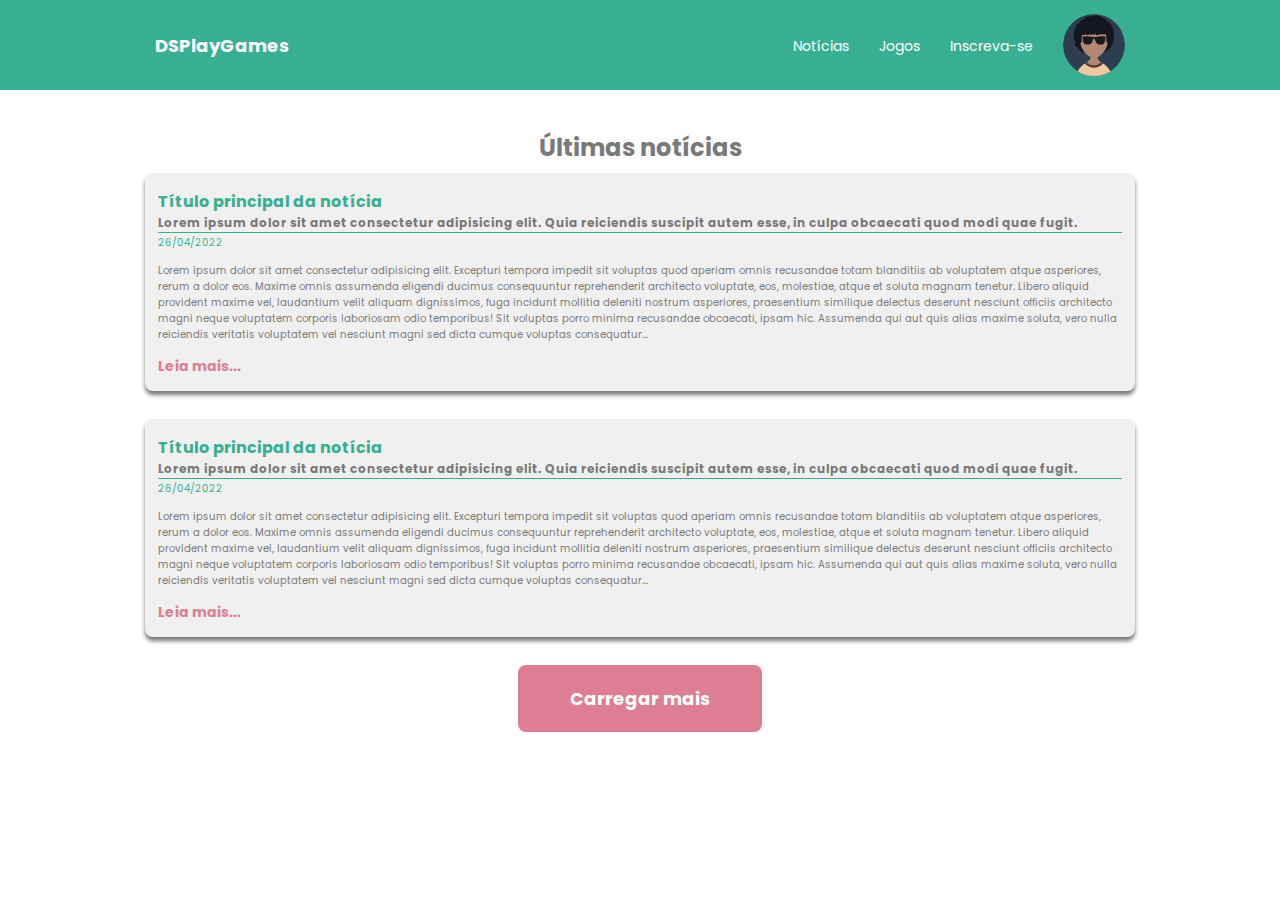
==== index.html @ f2bec484 "first commit, header and section news done" ====
<!DOCTYPE html>
<html lang="pt-br">
<head>
    <meta charset="UTF-8">
    <meta http-equiv="X-UA-Compatible" content="IE=edge">
    <meta name="viewport" content="width=device-width, initial-scale=1.0">
    <title>DSPlayGames</title>

    <link rel="preconnect" href="https://fonts.googleapis.com">
    <link rel="preconnect" href="https://fonts.gstatic.com" crossorigin>
    <link href="https://fonts.googleapis.com/css2?family=Poppins:wght@400;700&display=swap" rel="stylesheet">

    <link rel="stylesheet" href="css/styles.css">

</head>
<body>

    <header>
        
       <nav class="nav-main container">

            <h1 id="page-title">DSPlayGames</h1>

            <div class="nav-items">

                <ul class="menu-items">
                    <li><a class="item" href="#news">Notícias</a></li>
                    <li><a class="item" href="#games">Jogos</a></li>
                    <li><a class="item" href="#signup">Inscreva-se</a></li>
                </ul>
    
                <img id="user-image" src="img/profile.svg" alt="logo user">

            </div>
            
       </nav>

    </header>

    <main>
        
        <section id="news" class="container"> 
           
            <h2 id="latest-news">Últimas notícias</h2>
            
            <div class="the-news">

                <h3 class="main-news-title">Título principal da notícia</h3>
                <h4 class="intro-news">Lorem ipsum dolor sit amet consectetur adipisicing elit. Quia reiciendis suscipit autem esse, in culpa obcaecati quod modi quae fugit. </h4>
                <div class="line"></div>
                <p class="date-of-news">26/04/2022</p>
                <p class="news-content">Lorem ipsum dolor sit amet consectetur adipisicing elit. Excepturi tempora impedit sit voluptas quod aperiam omnis recusandae totam blanditiis ab voluptatem atque asperiores, rerum a dolor eos. Maxime omnis assumenda eligendi ducimus consequuntur reprehenderit architecto voluptate, eos, molestiae, atque et soluta magnam tenetur. Libero aliquid provident maxime vel, laudantium velit aliquam dignissimos, fuga incidunt mollitia deleniti nostrum asperiores, praesentium similique delectus deserunt nesciunt officiis architecto magni neque voluptatem corporis laboriosam odio temporibus! Sit voluptas porro minima recusandae obcaecati, ipsam hic. Assumenda qui aut quis alias maxime soluta, vero nulla reiciendis veritatis voluptatem vel nesciunt magni sed dicta cumque voluptas consequatur...</p>
                <a class="read-more" href="https://www.tecmundo.com.br/video-game-e-jogos/noticias">Leia mais...</a>

            </div>

            <div class="the-news">

                <h3 class="main-news-title">Título principal da notícia</h3>
                <h4 class="intro-news">Lorem ipsum dolor sit amet consectetur adipisicing elit. Quia reiciendis suscipit autem esse, in culpa obcaecati quod modi quae fugit. </h4>
                <div class="line"></div>
                <p class="date-of-news">26/04/2022</p>
                <p class="news-content">Lorem ipsum dolor sit amet consectetur adipisicing elit. Excepturi tempora impedit sit voluptas quod aperiam omnis recusandae totam blanditiis ab voluptatem atque asperiores, rerum a dolor eos. Maxime omnis assumenda eligendi ducimus consequuntur reprehenderit architecto voluptate, eos, molestiae, atque et soluta magnam tenetur. Libero aliquid provident maxime vel, laudantium velit aliquam dignissimos, fuga incidunt mollitia deleniti nostrum asperiores, praesentium similique delectus deserunt nesciunt officiis architecto magni neque voluptatem corporis laboriosam odio temporibus! Sit voluptas porro minima recusandae obcaecati, ipsam hic. Assumenda qui aut quis alias maxime soluta, vero nulla reiciendis veritatis voluptatem vel nesciunt magni sed dicta cumque voluptas consequatur...</p>
                <a class="read-more" href="https://www.tecmundo.com.br/video-game-e-jogos/noticias">Leia mais...</a>

            </div>

            <div class="button-container">

                <button id="more-news"><a href="https://www.tecmundo.com.br/video-game-e-jogos/noticias" target="_blank">Carregar mais</a></button>
            
            </div>
            

        </section>

        <section id="games" class="container">


        </section>

        <section id="signup" class="container">


        </section>

    </main>

    <footer>


    </footer>

</body>
</html>
---- css/styles.css ----
:root {
    --bg-color-green: #38AF90;
    --txt-color-dark-gray: #797979;
    --txt-color-pink: #DD7E92;
    --bg-color-black: #383838;
    --txt-color-white: #FFF;
    --bg-color-light-gray: #F0F0F0;
}

* {
    box-sizing: border-box;
    margin: 0;
    padding: 0;
    font-family: "Poppins", sans-serif;
}

header {
    background-color: var(--bg-color-green);
    height: 90px;
    display: flex;
    align-items: center;
}

main {
    padding: 0 10px;
}

/* Header styles */

#page-title {
    color: var(--txt-color-white);
    font-size: 18px;
    padding: 10px;
}

#user-image {
    padding-left: 15px;
}

#latest-news {
    color: var(--txt-color-dark-gray);
    font-size: 24px;
    text-align: center;
    padding: 40px 0 8px 0;
}

.container {
    width: 100%;
    max-width: 990px;
    margin: 0 auto;
}

.nav-main {
    display: flex;
    justify-content: space-between;
    align-items: center;
}

.nav-main a {
    color: var(--txt-color-white);
    font-size: 14px;
    margin: 15px;
    text-decoration: none;
}

.nav-items {
    display: flex;
    padding: 0 10px 0 0;
}

.menu-items {
    display: flex;
    align-items: center;
    list-style-type: none;
}

/* Section "news" styles*/

.the-news {
    padding: 16px 13px 13px 13px;
    margin-bottom: 28px;
    background-color: var(--bg-color-light-gray);
    box-shadow: 0 4px 4px var(--txt-color-dark-gray);
    border-radius: 8px;
}

.main-news-title {
    color: var(--bg-color-green);
    font-size: 16px;
}

.intro-news {
    color: var(--txt-color-dark-gray);
    font-size: 12px;
}

.line {
    border-top: 1px solid var(--bg-color-green);
    height: 3px;
}

.date-of-news {
    color: var(--bg-color-green);
    font-size: 10px;
    padding-bottom: 12px;
}

.news-content {
    color: var(--txt-color-dark-gray);
    font-size: 10px;
    padding-bottom: 10px;
}

.read-more {
    font-size: 14px;
    font-weight: bold;
    color: var(--txt-color-pink);
    text-decoration: none;
}

.button-container {
    display: flex;
    justify-content: center;
    padding-bottom: 40px;
}

.button-container a {
    font-size: 18px;
    font-weight: bold;
    color: var(--txt-color-white);
    text-decoration: none;
}

#more-news {
    background-color: var(--txt-color-pink);
    width: 244px;
    height: 67px;
    border: none;
    border-radius: 8px;
}
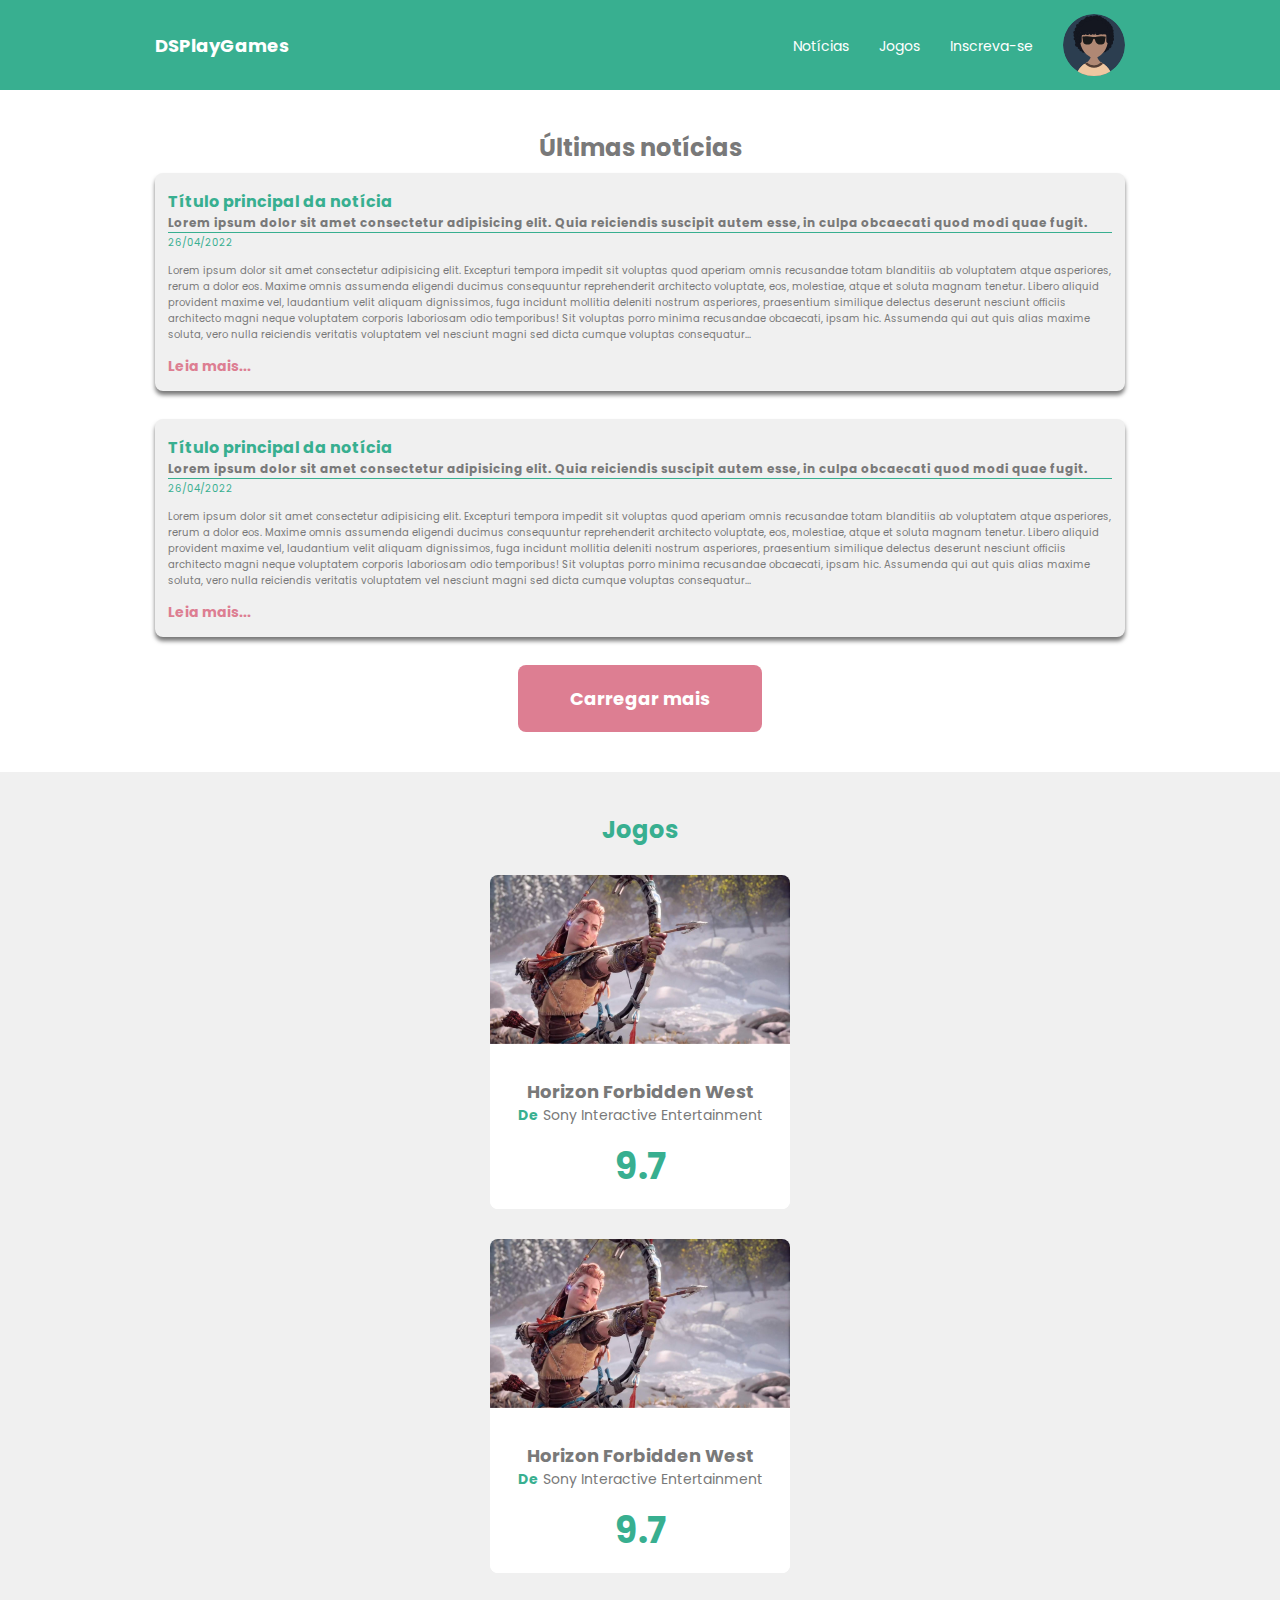
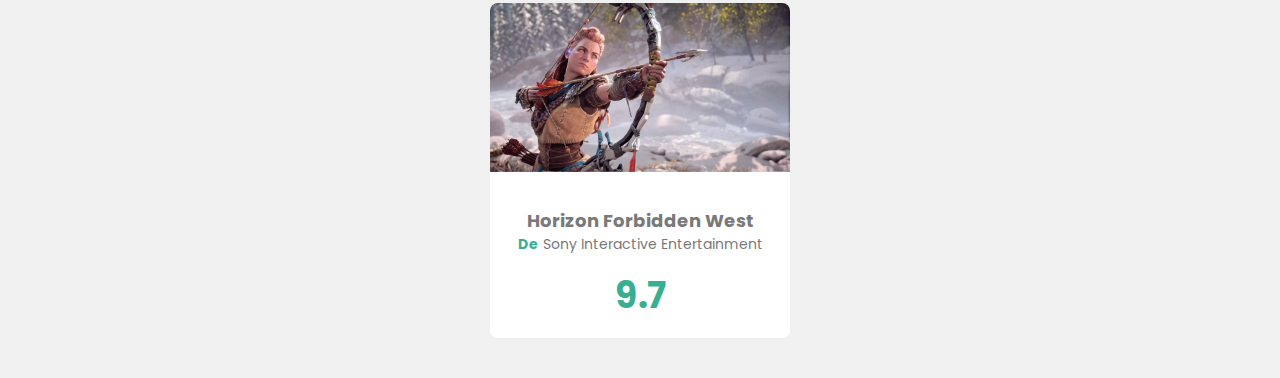
==== commit c9a3ae43: "section games done" ====
--- a/index.html
+++ b/index.html
@@ -74,9 +74,56 @@
 
         </section>
 
-        <section id="games" class="container">
+        <section id="games" >
 
+           <div class="games-container container">
 
+                <h2 id="games-head">Jogos</h2>
+
+                <div class="game-card">
+                    
+                    <img class="game-image" src="img/horizon1.png" alt="horizon-image">
+                    
+                    <div class="info-games">
+                    
+                        <h3 class="game-title">Horizon Forbidden West</h3>
+                        <p class="game-manufact"><span>De</span> Sony Interactive Entertainment</p>
+                        <h4 class="game-score">9.7</h4>
+
+                    </div>
+                    
+                </div>
+
+                <div class="game-card">
+
+                    <img class="game-image" src="img/horizon1.png" alt="horizon-image">
+                    
+                    <div class="info-games">
+                    
+                        <h3 class="game-title">Horizon Forbidden West</h3>
+                        <p class="game-manufact"><span>De</span> Sony Interactive Entertainment</p>
+                        <h4 class="game-score">9.7</h4>
+
+                    </div>
+                    
+                </div>
+
+                <div class="game-card">
+
+                    <img class="game-image" src="img/horizon1.png" alt="horizon-image">
+                    
+                    <div class="info-games">
+                    
+                        <h3 class="game-title">Horizon Forbidden West</h3>
+                        <p class="game-manufact"><span>De</span> Sony Interactive Entertainment</p>
+                        <h4 class="game-score">9.7</h4>
+
+                    </div>
+                    
+                </div>
+
+           </div>
+            
         </section>
 
         <section id="signup" class="container">
--- a/css/styles.css
+++ b/css/styles.css
@@ -22,10 +22,6 @@
     align-items: center;
 }
 
-main {
-    padding: 0 10px;
-}
-
 /* Header styles */
 
 #page-title {
@@ -79,7 +75,7 @@
 
 .the-news {
     padding: 16px 13px 13px 13px;
-    margin-bottom: 28px;
+    margin: 0 10px 28px 10px;
     background-color: var(--bg-color-light-gray);
     box-shadow: 0 4px 4px var(--txt-color-dark-gray);
     border-radius: 8px;
@@ -138,4 +134,69 @@
     height: 67px;
     border: none;
     border-radius: 8px;
+}
+
+/* games style*/
+
+#games {
+    background-color: var(--bg-color-light-gray);
+}
+
+#games-head {
+    color: var(--bg-color-green);
+    font-size: 24px;
+    padding-bottom: 28px;
+}
+
+.games-container {
+    padding: 40px 10px 10px 10px;
+    display: flex;
+    flex-direction: column;
+    align-items: center;
+}
+
+.game-image {
+    width: 100%;
+    max-width: 300px;
+    height: 168.54;
+    border-radius: 8px 8px 0 0;
+}
+
+.game-card {
+    margin-bottom: 30px;
+    background-color: var(--txt-color-white);
+    border-radius: 8px;
+}
+
+.info-games {
+    background-color: var(--txt-color-white);
+    display: flex;
+    flex-direction: column;
+    align-items: center;
+    border-radius: 0 0 8px 8px;
+    padding: 27.46px 0 15px 0;
+}
+
+.info-games span {
+    color: var(--bg-color-green);
+    font-weight: bold;
+}
+
+.game-title {
+    color: var(--txt-color-dark-gray);
+    font-size: 18px;
+    font-weight: bold;
+    line-height: 27px;
+}
+
+.game-manufact {
+    color: var(--txt-color-dark-gray);
+    font-size: 14px;
+    line-height: 21px;
+    padding-bottom: 13px;
+}
+
+.game-score {
+    color: var(--bg-color-green);
+    font-size: 36px;
 }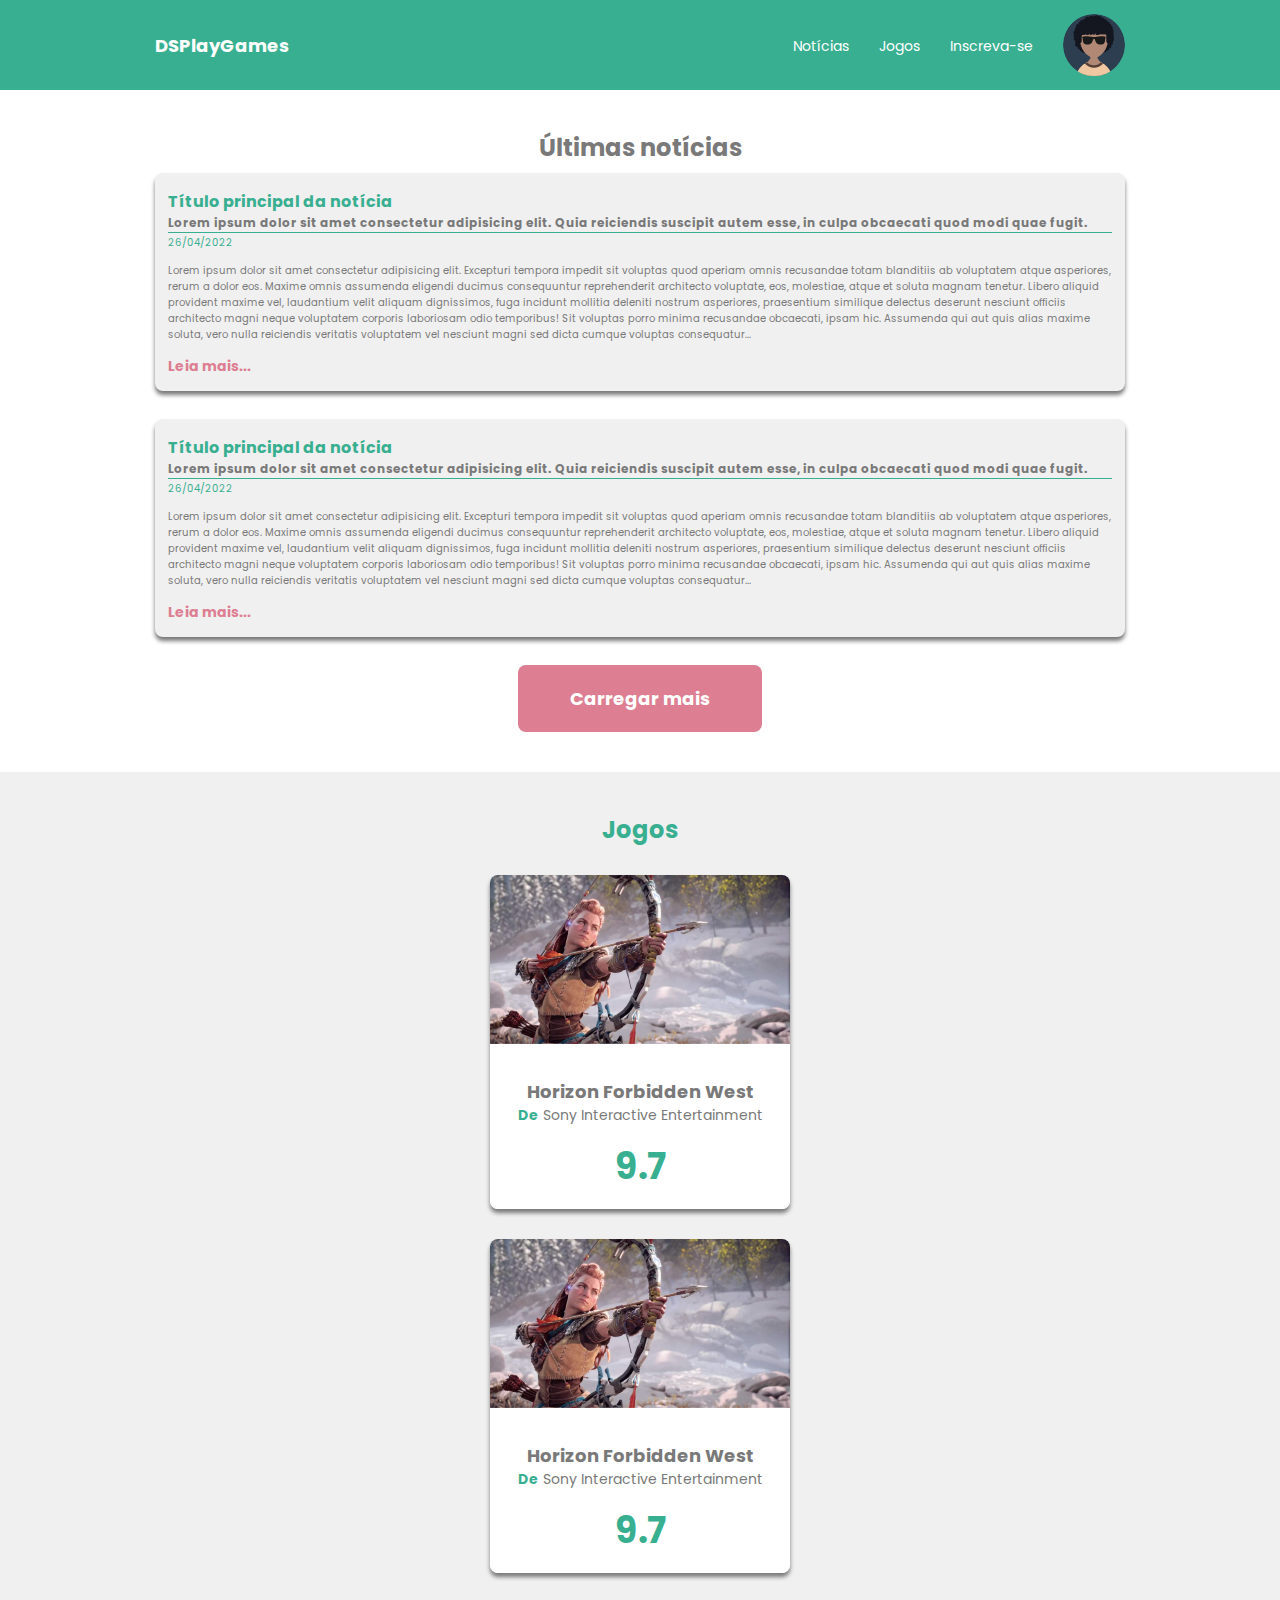
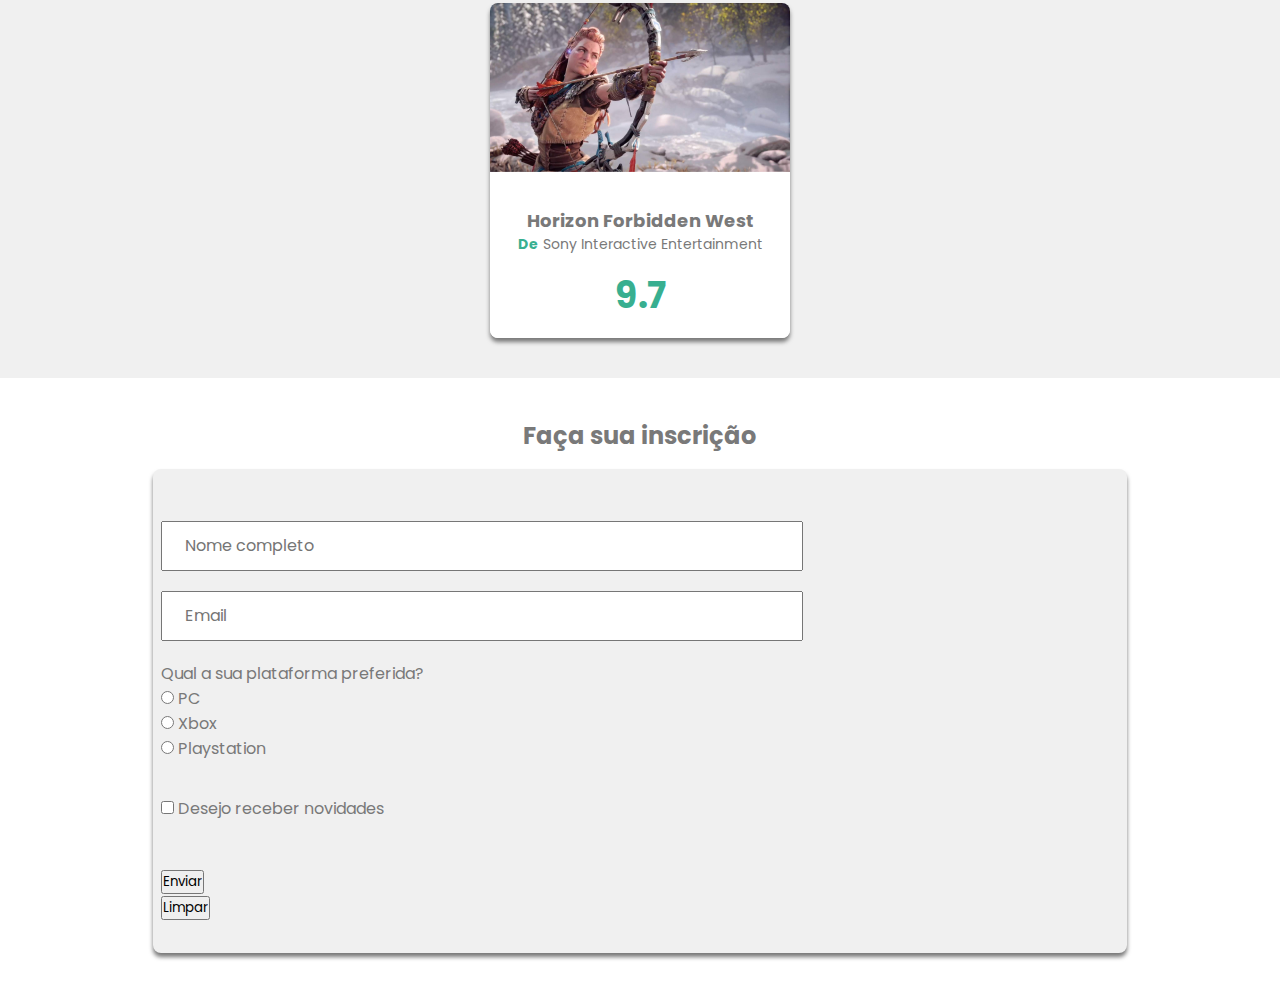
==== commit 9baad6a9: "section forms  started, created registration completed page" ====
--- a/index.html
+++ b/index.html
@@ -126,8 +126,65 @@
             
         </section>
 
-        <section id="signup" class="container">
+        <section id="signup">
 
+            <div class="signup-container container">
+
+                <h2 id="signup-title">Faça sua inscrição</h2>
+
+                <div class="form-container">
+
+                    <form action="registration-completed.html" target="_blank">
+
+                        <div>
+                            <input class="fill-button" type="text" placeholder="Nome completo">
+                        </div>
+    
+                        <div>
+                            <input class="fill-button" type="email" placeholder="Email">
+                        </div>
+
+                        <div>
+
+                            <label class="lbl-ctrl-console" for="ctrl-console-table">Qual a sua plataforma preferida?</label>
+
+                            <div id="ctrl-console-table">
+
+                                <div>
+                                    <input type="radio" name="console-table" id="ctrl-console-table-1">
+                                    <label for="ctrl-console-table-1">PC</label>
+                                </div>
+                                <div>
+                                    <input type="radio" name="console-table" id="ctrl-console-table-2">
+                                    <label for="ctrl-console-table-2">Xbox</label>
+                                </div>
+                                <div>
+                                    <input type="radio" name="console-table" id="ctrl-console-table-3">
+                                    <label for="ctrl-console-table-3">Playstation</label>
+                                </div>
+                                
+                            </div>
+                        
+                        </div>
+
+                        <div class="receive-news-container">
+                            <input id="ctrl-receive-news" type="checkbox">
+                            <label for="ctrl-receive-news" name="receive-news">Desejo receber novidades</label>
+                        </div>
+                        
+                        <div>
+                            <input type="submit" value="Enviar">
+                        </div>
+
+                        <div>
+                            <input type="reset" value="Limpar">
+                        </div>                        
+                      
+                    </form>
+
+                </div>
+
+            </div>
 
         </section>
 
--- a/css/styles.css
+++ b/css/styles.css
@@ -6,6 +6,7 @@
     --bg-color-black: #383838;
     --txt-color-white: #FFF;
     --bg-color-light-gray: #F0F0F0;
+    --txt-color-very-light-gray: #C4C4C4;
 }
 
 * {
@@ -166,6 +167,7 @@
     margin-bottom: 30px;
     background-color: var(--txt-color-white);
     border-radius: 8px;
+    box-shadow: 0 4px 4px var(--txt-color-dark-gray);
 }
 
 .info-games {
@@ -199,4 +201,55 @@
 .game-score {
     color: var(--bg-color-green);
     font-size: 36px;
+}
+
+/* section signup styles*/
+
+.signup-container {
+    padding: 40px 8px;
+}
+
+#signup-title {
+    color: var(--txt-color-dark-gray);
+    font-size: 24px;
+    padding-bottom: 16px;
+    text-align: center;
+}
+
+.form-container {
+    background-color: var(--bg-color-light-gray);
+    border-radius: 8px;
+    box-shadow: 0 4px 4px var(--txt-color-dark-gray);
+}
+
+form {
+    padding: 52px 8px 33px 8px;
+}
+
+.fill-button {
+    color: var(--txt-color-very-light-gray);
+    font-size: 16px;
+    width: 100%;
+    max-width: 642px;
+    margin-bottom: 20px;
+    height: 50px;
+    padding-left: 22px;
+}
+
+.lbl-ctrl-console {
+    color: var(--txt-color-dark-gray);
+    font-size: 16px;
+    padding-bottom: 8px;
+}
+
+#ctrl-console-table {
+    color: var(--txt-color-dark-gray);
+    font-size: 16px;
+    padding-bottom: 35px;
+}
+
+.receive-news-container {
+    color: var(--txt-color-dark-gray);
+    font-size: 16px;
+    padding-bottom: 47px;
 }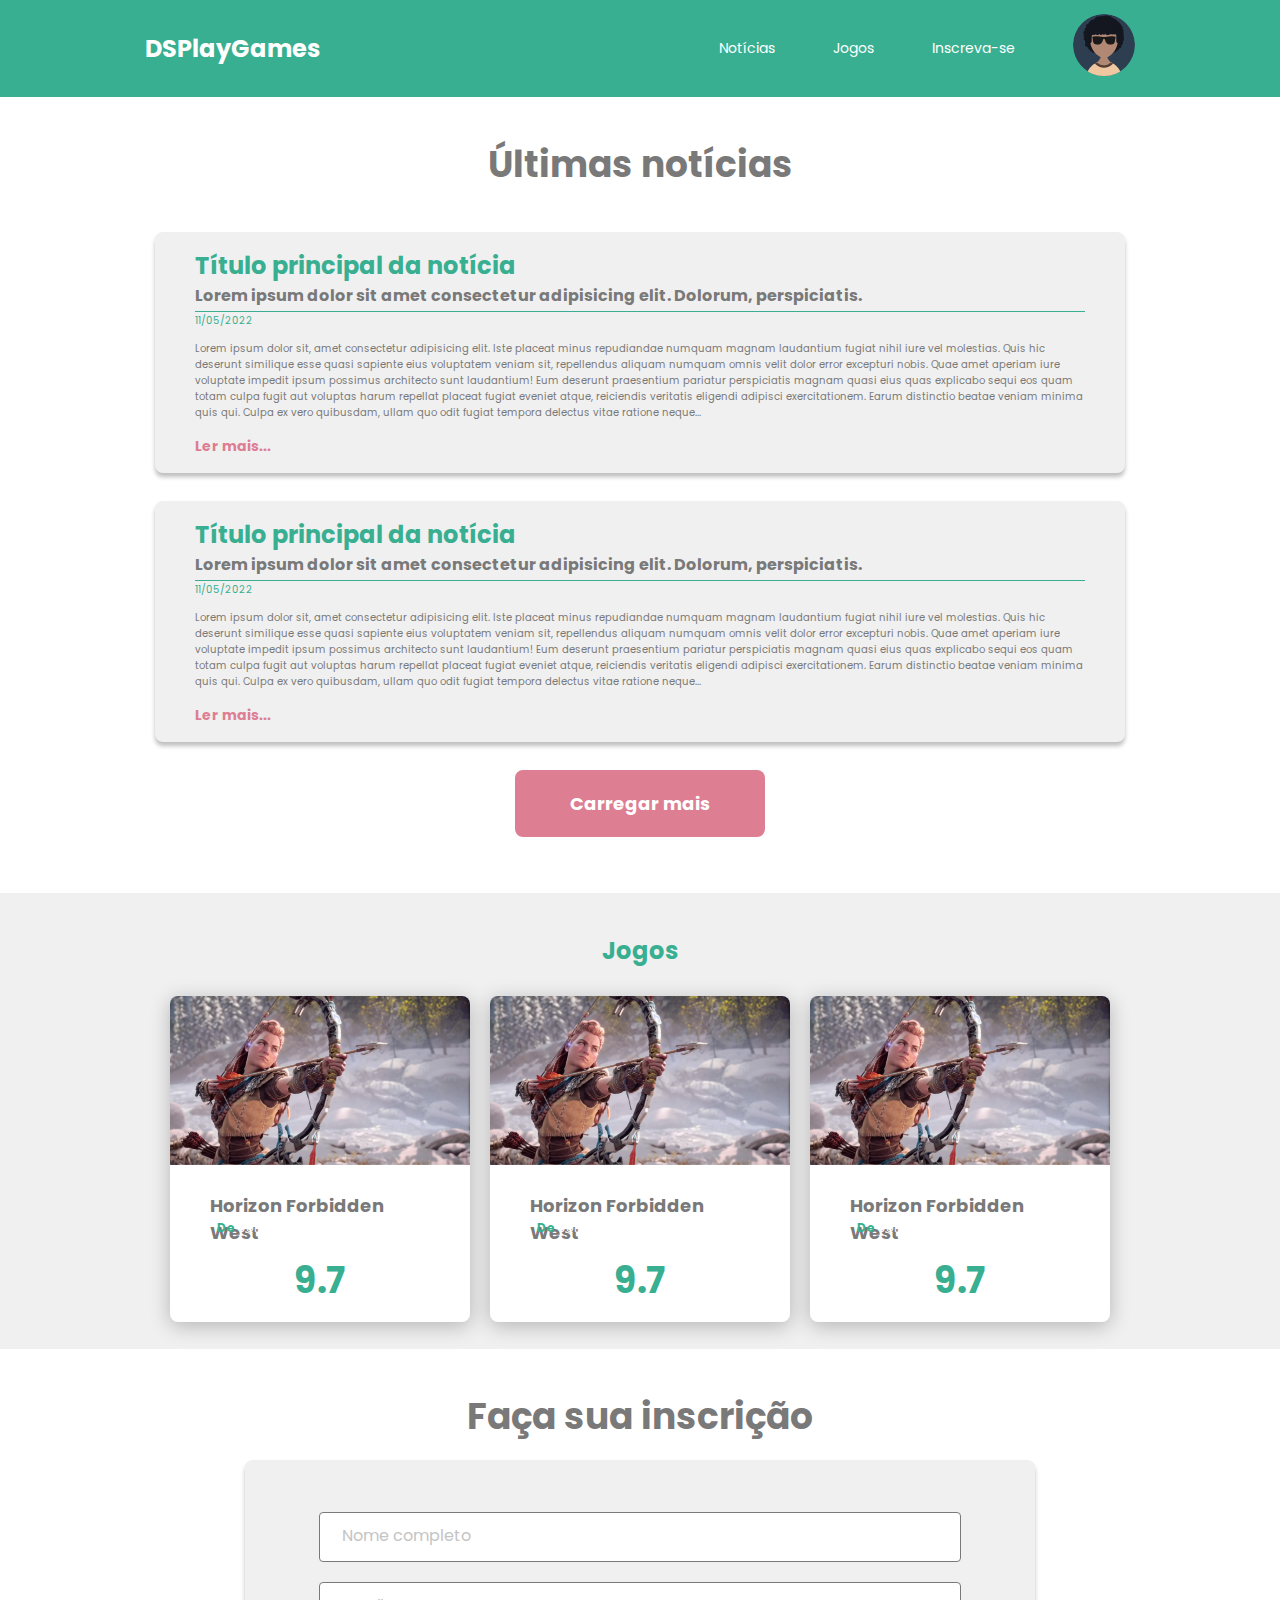
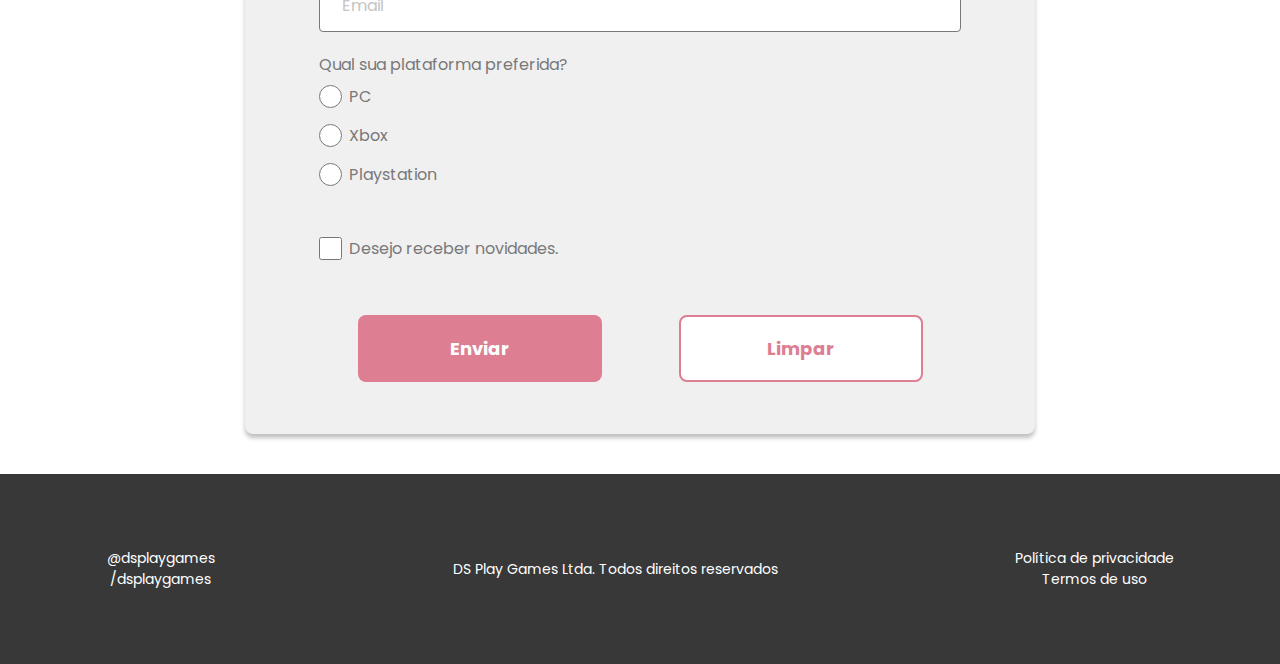
==== commit 3f2fb400: "challenge done" ====
--- a/index.html
+++ b/index.html
@@ -1,199 +1,238 @@
 <!DOCTYPE html>
 <html lang="pt-br">
-<head>
-    <meta charset="UTF-8">
-    <meta http-equiv="X-UA-Compatible" content="IE=edge">
-    <meta name="viewport" content="width=device-width, initial-scale=1.0">
-    <title>DSPlayGames</title>
-
-    <link rel="preconnect" href="https://fonts.googleapis.com">
-    <link rel="preconnect" href="https://fonts.gstatic.com" crossorigin>
-    <link href="https://fonts.googleapis.com/css2?family=Poppins:wght@400;700&display=swap" rel="stylesheet">
-
-    <link rel="stylesheet" href="css/styles.css">
-
-</head>
-<body>
-
-    <header>
-        
-       <nav class="nav-main container">
-
-            <h1 id="page-title">DSPlayGames</h1>
-
-            <div class="nav-items">
-
-                <ul class="menu-items">
-                    <li><a class="item" href="#news">Notícias</a></li>
-                    <li><a class="item" href="#games">Jogos</a></li>
-                    <li><a class="item" href="#signup">Inscreva-se</a></li>
-                </ul>
-    
-                <img id="user-image" src="img/profile.svg" alt="logo user">
-
+  <head>
+    <meta charset="UTF-8" />
+    <meta http-equiv="X-UA-Compatible" content="IE=edge" />
+    <meta name="viewport" content="width=device-width, initial-scale=1.0" />
+    <title>DSPlayGames challenge</title>
+
+    <link rel="stylesheet" href="css/styles.css" />
+  </head>
+  <body>
+    <header class="nav-container">
+      <nav class="nav-main container">
+        <div>
+          <h1 id="page-title">DSPlayGames</h1>
+        </div>
+
+        <div class="nav-menu">
+          <div id="menu-items">
+            <ul class="items">
+              <li><a href="#news">Notícias</a></li>
+              <li><a href="#games">Jogos</a></li>
+              <li><a href="#signup">Inscreva-se</a></li>
+            </ul>
+          </div>
+
+          <div>
+            <img src="img/profile.svg" alt="user logo" />
+          </div>
+        </div>
+      </nav>
+    </header>
+
+    <main>
+      <section id="news">
+        <div class="pack-news container">
+          <h2 id="news-title">Últimas notícias</h2>
+
+          <div class="news-container">
+            <h3 class="main-news-title">Título principal da notícia</h3>
+
+            <p class="intro-news">
+              Lorem ipsum dolor sit amet consectetur adipisicing elit. Dolorum,
+              perspiciatis.
+            </p>
+
+            <p class="date-news">11/05/2022</p>
+
+            <p class="news-content">
+              Lorem ipsum dolor sit, amet consectetur adipisicing elit. Iste
+              placeat minus repudiandae numquam magnam laudantium fugiat nihil
+              iure vel molestias. Quis hic deserunt similique esse quasi
+              sapiente eius voluptatem veniam sit, repellendus aliquam numquam
+              omnis velit dolor error excepturi nobis. Quae amet aperiam iure
+              voluptate impedit ipsum possimus architecto sunt laudantium! Eum
+              deserunt praesentium pariatur perspiciatis magnam quasi eius quas
+              explicabo sequi eos quam totam culpa fugit aut voluptas harum
+              repellat placeat fugiat eveniet atque, reiciendis veritatis
+              eligendi adipisci exercitationem. Earum distinctio beatae veniam
+              minima quis qui. Culpa ex vero quibusdam, ullam quo odit fugiat
+              tempora delectus vitae ratione neque...
+            </p>
+
+            <a href="https://br.lipsum.com/" target="_blank">Ler mais...</a>
+          </div>
+
+          <div class="news-container">
+            <h3 class="main-news-title">Título principal da notícia</h3>
+
+            <p class="intro-news">
+              Lorem ipsum dolor sit amet consectetur adipisicing elit. Dolorum,
+              perspiciatis.
+            </p>
+
+            <p class="date-news">11/05/2022</p>
+
+            <p class="news-content">
+              Lorem ipsum dolor sit, amet consectetur adipisicing elit. Iste
+              placeat minus repudiandae numquam magnam laudantium fugiat nihil
+              iure vel molestias. Quis hic deserunt similique esse quasi
+              sapiente eius voluptatem veniam sit, repellendus aliquam numquam
+              omnis velit dolor error excepturi nobis. Quae amet aperiam iure
+              voluptate impedit ipsum possimus architecto sunt laudantium! Eum
+              deserunt praesentium pariatur perspiciatis magnam quasi eius quas
+              explicabo sequi eos quam totam culpa fugit aut voluptas harum
+              repellat placeat fugiat eveniet atque, reiciendis veritatis
+              eligendi adipisci exercitationem. Earum distinctio beatae veniam
+              minima quis qui. Culpa ex vero quibusdam, ullam quo odit fugiat
+              tempora delectus vitae ratione neque...
+            </p>
+
+            <a href="https://br.lipsum.com/" target="_blank">Ler mais...</a>
+          </div>
+
+          <button id="load-more">Carregar mais</button>
+        </div>
+      </section>
+
+      <section id="games">
+        <h2 id="games-head">Jogos</h2>
+
+        <div class="games-container container">
+          <div class="card-game">
+            <img src="img/horizon1.png" alt="logo horizon game" />
+
+            <h3 class="game-title">Horizon Forbidden West</h3>
+
+            <p class="game-company">
+              <span>De</span> Sony Interactive Entertainment
+            </p>
+
+            <p class="game-note">9.7</p>
+          </div>
+
+          <div class="card-game">
+            <img src="img/horizon1.png" alt="logo horizon game" />
+
+            <h3 class="game-title">Horizon Forbidden West</h3>
+
+            <p class="game-company">
+              <span>De</span> Sony Interactive Entertainment
+            </p>
+
+            <p class="game-note">9.7</p>
+          </div>
+
+          <div class="card-game">
+            <img src="img/horizon1.png" alt="logo horizon game" />
+
+            <h3 class="game-title">Horizon Forbidden West</h3>
+
+            <p class="game-company">
+              <span>De</span> Sony Interactive Entertainment
+            </p>
+
+            <p class="game-note">9.7</p>
+          </div>
+        </div>
+      </section>
+
+      <section id="signup">
+        <h2 id="signup-head">Faça sua inscrição</h2>
+
+        <form action="registration-completed.html" target="_blank">
+          <div>
+            <input
+              class="user-input"
+              type="text"
+              name="name"
+              placeholder="Nome completo"
+            />
+          </div>
+
+          <div>
+            <input
+              class="user-input"
+              type="email"
+              name="email"
+              placeholder="Email"
+            />
+          </div>
+
+          <div class="console-container">
+            <label id="favorite-console" for="ctrl-console">Qual sua plataforma preferida?</label>
+            <div class="radios-container">
+              <div class="button-containers">
+                <input
+                  class="button-mark"
+                  type="radio"
+                  name="console"
+                  id="ctrl-console-1"
+                />
+                <label for="ctrl-console-1">PC</label>
+              </div>
+              <div class="button-containers">
+                <input
+                  class="button-mark"
+                  type="radio"
+                  name="console"
+                  id="ctrl-console-2"
+                />
+                <label for="ctrl-console-2">Xbox</label>
+              </div>
+              <div class="button-containers">
+                <input
+                  class="button-mark"
+                  type="radio"
+                  name="console"
+                  id="ctrl-console-3"
+                />
+                <label for="ctrl-console-3">Playstation</label>
+              </div>
             </div>
-            
-       </nav>
-
-    </header>
-
-    <main>
-        
-        <section id="news" class="container"> 
-           
-            <h2 id="latest-news">Últimas notícias</h2>
-            
-            <div class="the-news">
-
-                <h3 class="main-news-title">Título principal da notícia</h3>
-                <h4 class="intro-news">Lorem ipsum dolor sit amet consectetur adipisicing elit. Quia reiciendis suscipit autem esse, in culpa obcaecati quod modi quae fugit. </h4>
-                <div class="line"></div>
-                <p class="date-of-news">26/04/2022</p>
-                <p class="news-content">Lorem ipsum dolor sit amet consectetur adipisicing elit. Excepturi tempora impedit sit voluptas quod aperiam omnis recusandae totam blanditiis ab voluptatem atque asperiores, rerum a dolor eos. Maxime omnis assumenda eligendi ducimus consequuntur reprehenderit architecto voluptate, eos, molestiae, atque et soluta magnam tenetur. Libero aliquid provident maxime vel, laudantium velit aliquam dignissimos, fuga incidunt mollitia deleniti nostrum asperiores, praesentium similique delectus deserunt nesciunt officiis architecto magni neque voluptatem corporis laboriosam odio temporibus! Sit voluptas porro minima recusandae obcaecati, ipsam hic. Assumenda qui aut quis alias maxime soluta, vero nulla reiciendis veritatis voluptatem vel nesciunt magni sed dicta cumque voluptas consequatur...</p>
-                <a class="read-more" href="https://www.tecmundo.com.br/video-game-e-jogos/noticias">Leia mais...</a>
-
+          </div>
+
+          <div class="button-containers checkbox-container">
+            <input
+              class="button-mark"
+              type="checkbox"
+              name="receive-news"
+              id="ctrl-receive-news"
+            />
+            <label for="ctrl-receive-news">Desejo receber novidades.</label>
+          </div>
+
+          <div class="submit-reset-container">
+            <div class="submit-container">
+              <input id="submit-content" type="submit" value="Enviar" />
             </div>
 
-            <div class="the-news">
-
-                <h3 class="main-news-title">Título principal da notícia</h3>
-                <h4 class="intro-news">Lorem ipsum dolor sit amet consectetur adipisicing elit. Quia reiciendis suscipit autem esse, in culpa obcaecati quod modi quae fugit. </h4>
-                <div class="line"></div>
-                <p class="date-of-news">26/04/2022</p>
-                <p class="news-content">Lorem ipsum dolor sit amet consectetur adipisicing elit. Excepturi tempora impedit sit voluptas quod aperiam omnis recusandae totam blanditiis ab voluptatem atque asperiores, rerum a dolor eos. Maxime omnis assumenda eligendi ducimus consequuntur reprehenderit architecto voluptate, eos, molestiae, atque et soluta magnam tenetur. Libero aliquid provident maxime vel, laudantium velit aliquam dignissimos, fuga incidunt mollitia deleniti nostrum asperiores, praesentium similique delectus deserunt nesciunt officiis architecto magni neque voluptatem corporis laboriosam odio temporibus! Sit voluptas porro minima recusandae obcaecati, ipsam hic. Assumenda qui aut quis alias maxime soluta, vero nulla reiciendis veritatis voluptatem vel nesciunt magni sed dicta cumque voluptas consequatur...</p>
-                <a class="read-more" href="https://www.tecmundo.com.br/video-game-e-jogos/noticias">Leia mais...</a>
-
+            <div class="reset-container">
+              <input id="reset-content" type="reset" value="Limpar" />
             </div>
-
-            <div class="button-container">
-
-                <button id="more-news"><a href="https://www.tecmundo.com.br/video-game-e-jogos/noticias" target="_blank">Carregar mais</a></button>
-            
-            </div>
-            
-
-        </section>
-
-        <section id="games" >
-
-           <div class="games-container container">
-
-                <h2 id="games-head">Jogos</h2>
-
-                <div class="game-card">
-                    
-                    <img class="game-image" src="img/horizon1.png" alt="horizon-image">
-                    
-                    <div class="info-games">
-                    
-                        <h3 class="game-title">Horizon Forbidden West</h3>
-                        <p class="game-manufact"><span>De</span> Sony Interactive Entertainment</p>
-                        <h4 class="game-score">9.7</h4>
-
-                    </div>
-                    
-                </div>
-
-                <div class="game-card">
-
-                    <img class="game-image" src="img/horizon1.png" alt="horizon-image">
-                    
-                    <div class="info-games">
-                    
-                        <h3 class="game-title">Horizon Forbidden West</h3>
-                        <p class="game-manufact"><span>De</span> Sony Interactive Entertainment</p>
-                        <h4 class="game-score">9.7</h4>
-
-                    </div>
-                    
-                </div>
-
-                <div class="game-card">
-
-                    <img class="game-image" src="img/horizon1.png" alt="horizon-image">
-                    
-                    <div class="info-games">
-                    
-                        <h3 class="game-title">Horizon Forbidden West</h3>
-                        <p class="game-manufact"><span>De</span> Sony Interactive Entertainment</p>
-                        <h4 class="game-score">9.7</h4>
-
-                    </div>
-                    
-                </div>
-
-           </div>
-            
-        </section>
-
-        <section id="signup">
-
-            <div class="signup-container container">
-
-                <h2 id="signup-title">Faça sua inscrição</h2>
-
-                <div class="form-container">
-
-                    <form action="registration-completed.html" target="_blank">
-
-                        <div>
-                            <input class="fill-button" type="text" placeholder="Nome completo">
-                        </div>
-    
-                        <div>
-                            <input class="fill-button" type="email" placeholder="Email">
-                        </div>
-
-                        <div>
-
-                            <label class="lbl-ctrl-console" for="ctrl-console-table">Qual a sua plataforma preferida?</label>
-
-                            <div id="ctrl-console-table">
-
-                                <div>
-                                    <input type="radio" name="console-table" id="ctrl-console-table-1">
-                                    <label for="ctrl-console-table-1">PC</label>
-                                </div>
-                                <div>
-                                    <input type="radio" name="console-table" id="ctrl-console-table-2">
-                                    <label for="ctrl-console-table-2">Xbox</label>
-                                </div>
-                                <div>
-                                    <input type="radio" name="console-table" id="ctrl-console-table-3">
-                                    <label for="ctrl-console-table-3">Playstation</label>
-                                </div>
-                                
-                            </div>
-                        
-                        </div>
-
-                        <div class="receive-news-container">
-                            <input id="ctrl-receive-news" type="checkbox">
-                            <label for="ctrl-receive-news" name="receive-news">Desejo receber novidades</label>
-                        </div>
-                        
-                        <div>
-                            <input type="submit" value="Enviar">
-                        </div>
-
-                        <div>
-                            <input type="reset" value="Limpar">
-                        </div>                        
-                      
-                    </form>
-
-                </div>
-
-            </div>
-
-        </section>
-
+          </div>
+        </form>
+      </section>
     </main>
 
     <footer>
 
-
+        <div class="footer-content social-media-respo">
+          <a href="#">@dsplaygames</a>
+          <a href="#">/dsplaygames</a>
+        </div>
+  
+        <div class="footer-content company-rights-respo">
+          <p>DS Play Games Ltda. Todos direitos reservados</p>
+        </div>
+  
+        <div class="footer-content privacy-terms-respo">
+          <a href="#">Política de privacidade</a>
+          <a href="#">Termos de uso</a>
+        </div>   
+  
     </footer>
-
-</body>
-</html>+  
+  </body>
+</html>
--- a/css/styles.css
+++ b/css/styles.css
@@ -1,45 +1,41 @@
+@import url('https://fonts.googleapis.com/css2?family=Poppins:wght@400;700&display=swap');
 
 :root {
     --bg-color-green: #38AF90;
-    --txt-color-dark-gray: #797979;
-    --txt-color-pink: #DD7E92;
-    --bg-color-black: #383838;
-    --txt-color-white: #FFF;
     --bg-color-light-gray: #F0F0F0;
-    --txt-color-very-light-gray: #C4C4C4;
+    --bg-color-light-red: #DD7E92;
+    --bg-color-light-black: #383838;
+    --txt-color-gray: #797979;
+    --txt-color-light-gray: #C4C4C4;
+    --txt-color-white: #FFF;   
 }
 
 * {
+    font-family: 'Poppins', sans-serif;
     box-sizing: border-box;
     margin: 0;
     padding: 0;
-    font-family: "Poppins", sans-serif;
-}
-
-header {
+}
+
+/* header, nav styles */
+
+#page-title {
+    color: var(--txt-color-white);
+    font-size: 18px;
+}
+
+#menu-items a, li {
+    display: none;
+    list-style-type: none;
+    color: var(--txt-color-white);
+    font-size: 14px;
+    text-decoration: none;
+    padding-right: 29px;
+}
+
+.nav-container {
     background-color: var(--bg-color-green);
-    height: 90px;
-    display: flex;
-    align-items: center;
-}
-
-/* Header styles */
-
-#page-title {
-    color: var(--txt-color-white);
-    font-size: 18px;
-    padding: 10px;
-}
-
-#user-image {
-    padding-left: 15px;
-}
-
-#latest-news {
-    color: var(--txt-color-dark-gray);
-    font-size: 24px;
-    text-align: center;
-    padding: 40px 0 8px 0;
+    padding: 14px 10px;
 }
 
 .container {
@@ -50,206 +46,354 @@
 
 .nav-main {
     display: flex;
+    align-items: center;
     justify-content: space-between;
-    align-items: center;
-}
-
-.nav-main a {
-    color: var(--txt-color-white);
-    font-size: 14px;
-    margin: 15px;
-    text-decoration: none;
-}
-
-.nav-items {
-    display: flex;
-    padding: 0 10px 0 0;
-}
-
-.menu-items {
-    display: flex;
-    align-items: center;
-    list-style-type: none;
-}
-
-/* Section "news" styles*/
-
-.the-news {
-    padding: 16px 13px 13px 13px;
+}
+
+.nav-menu {
+    display: flex;
+    align-items: center;
+}
+
+.items {
+    display: flex;
+}
+
+/* news styles */
+
+#news-title {
+    color: var(--txt-color-gray);
+    font-size: 24px;
+    text-align: center;
+    padding: 40px 0 8px 0;
+}
+
+#load-more {
+    color: var(--txt-color-white);
+    font-size: 18px;
+    font-weight: bold;
+    background-color: var(--bg-color-light-red);
+    padding: 20px 55px;
+    border: none;
+    border-radius: 8px;
+    margin-bottom: 40px;
+}
+
+.pack-news {
+    display: flex;
+    flex-direction: column;
+    align-items: center;
+}
+
+.news-container {
+    background-color: var(--bg-color-light-gray);
     margin: 0 10px 28px 10px;
-    background-color: var(--bg-color-light-gray);
-    box-shadow: 0 4px 4px var(--txt-color-dark-gray);
-    border-radius: 8px;
+    padding: 16px 13px 12px 13px;
+    border-radius: 8px;
+    box-shadow: 0 4px 4px rgb(0, 0, 0, 0.25);
 }
 
 .main-news-title {
     color: var(--bg-color-green);
     font-size: 16px;
+    padding-bottom: 3px;
 }
 
 .intro-news {
-    color: var(--txt-color-dark-gray);
+    color: var(--txt-color-gray);
     font-size: 12px;
-}
-
-.line {
-    border-top: 1px solid var(--bg-color-green);
-    height: 3px;
-}
-
-.date-of-news {
+    font-weight: bold;
+    padding-bottom: 3px;
+    border-bottom: 1px solid var(--bg-color-green);
+    margin-bottom: 1px;
+}
+
+.date-news {
     color: var(--bg-color-green);
     font-size: 10px;
     padding-bottom: 12px;
 }
 
 .news-content {
-    color: var(--txt-color-dark-gray);
+    color: var(--txt-color-gray);
     font-size: 10px;
-    padding-bottom: 10px;
-}
-
-.read-more {
+    padding-bottom: 12px;
+}
+
+.news-container a {
+    color: var(--bg-color-light-red);
     font-size: 14px;
     font-weight: bold;
-    color: var(--txt-color-pink);
     text-decoration: none;
 }
 
-.button-container {
-    display: flex;
+/* games styles */
+
+#games {
+    background-color: var(--bg-color-light-gray);
+}
+
+#games-head {
+    color: var(--bg-color-green);
+    padding: 40px 0 28px 0;
+    text-align: center;
+}
+
+.games-container {
+    display: flex;
+    flex-wrap: wrap;
     justify-content: center;
-    padding-bottom: 40px;
-}
-
-.button-container a {
-    font-size: 18px;
-    font-weight: bold;
-    color: var(--txt-color-white);
-    text-decoration: none;
-}
-
-#more-news {
-    background-color: var(--txt-color-pink);
+}
+
+.card-game {
+    background-color: var(--txt-color-white);
+    width: 300px;
+    height: 326px;
+    border-radius: 8px;
+    margin: 0 10px 27px 10px;
+    box-shadow: 0 4px 20px rgb(0, 0, 0, 0.25);
+    display: flex;
+    flex-direction: column;
+    align-items: center;
+}
+
+.card-game img {
+    width: 100%;
+    max-width: 300px;
+    border-radius: 8px 8px 0 0;
+    margin-bottom: 27.46px;
+}
+
+.game-title {
+    width: 220px;
+    height: 27px;
+    color: var(--txt-color-gray);
+    font-size: 18px;
+}
+
+.game-company {
+    width: 207px;
+    height: 21px;
+    font-size: 12px;
+    margin-bottom: 13px;
+}
+
+.game-company span {
+    color: var(--bg-color-green);
+    font-weight: bold;
+}
+
+.game-note {
+    width: 52px;
+    height: 54px;
+    color: var(--bg-color-green);
+    font-size: 36px;
+    font-weight: bold;
+
+}
+
+/* form styles */
+
+#signup {
+    display: flex;
+    flex-direction: column;
+    align-items: center;
+}
+
+#signup-head {
+    color: var(--txt-color-gray);
+    text-align: center;
+    padding: 40px 0 16px 0;
+}
+
+form {
+    width: 93%;
+    max-width: 790px;
+    background-color: var(--bg-color-light-gray);
+    border-radius: 8px;
+    padding: 52px 12px 33px 12px;
+    margin: 0 8px 40px 8px;
+    box-shadow: 0 4px 4px rgb(0, 0, 0, 0.25);
+}
+
+#submit-content {
+    color: var(--txt-color-white);
+    font-size: 18px;
+    font-weight: bold;
+    background-color: var(--bg-color-light-red);
+    border: none;
+    border-radius: 8px;
     width: 244px;
     height: 67px;
-    border: none;
-    border-radius: 8px;
-}
-
-/* games style*/
-
-#games {
-    background-color: var(--bg-color-light-gray);
-}
-
-#games-head {
-    color: var(--bg-color-green);
-    font-size: 24px;
-    padding-bottom: 28px;
-}
-
-.games-container {
-    padding: 40px 10px 10px 10px;
-    display: flex;
-    flex-direction: column;
-    align-items: center;
-}
-
-.game-image {
+    margin-bottom: 20px;
+    cursor: pointer;
+}
+
+#reset-content {
+    color: var(--bg-color-light-red);
+    font-size: 18px;
+    font-weight: bold;
+    background-color: var(--txt-color-white);
+    border: 2px solid var(--bg-color-light-red);
+    border-radius: 8px;
+    width: 244px;
+    height: 67px;
+    cursor: pointer;
+}
+
+.user-input {
     width: 100%;
-    max-width: 300px;
-    height: 168.54;
-    border-radius: 8px 8px 0 0;
-}
-
-.game-card {
-    margin-bottom: 30px;
-    background-color: var(--txt-color-white);
-    border-radius: 8px;
-    box-shadow: 0 4px 4px var(--txt-color-dark-gray);
-}
-
-.info-games {
-    background-color: var(--txt-color-white);
-    display: flex;
-    flex-direction: column;
-    align-items: center;
-    border-radius: 0 0 8px 8px;
-    padding: 27.46px 0 15px 0;
-}
-
-.info-games span {
-    color: var(--bg-color-green);
-    font-weight: bold;
-}
-
-.game-title {
-    color: var(--txt-color-dark-gray);
-    font-size: 18px;
-    font-weight: bold;
-    line-height: 27px;
-}
-
-.game-manufact {
-    color: var(--txt-color-dark-gray);
+    height: 50px;
+    margin-bottom: 20px;
+    border: 1px solid var(--txt-color-gray);
+    border-radius: 4px;
+    padding: 13px 0 13px 22px;
+}
+
+.user-input::-webkit-input-placeholder {
+    font-size: 16px;
+    color: var(--txt-color-light-gray);
+}
+
+.console-container {
+    color: var(--txt-color-gray);
+    padding-bottom: 35px;
+    font-size: 16px;
+}
+
+.button-mark {
+    width: 23px;
+    height: 23px;
+    margin: 8px 7px 8px 0;
+}
+
+.button-containers {
+    display: flex;
+    align-items: center;
+}
+
+.checkbox-container {
+    color: var(--txt-color-gray);
+    padding-bottom: 47px;
+}
+
+.submit-container {
+    display: flex;
+    align-items: center;
+}
+
+.submit-reset-container {
+    display: flex;
+    flex-direction: column;
+    align-items: center;
+}
+
+/* footer styles */
+
+footer {
+    background-color: var(--bg-color-light-black);
+    padding: 29px 0 37px 0;
+    width: 100%;
+    height: 302px; 
+    display: flex;   
+    flex-direction: column;
+    justify-content: space-between;
+    align-items: center;
+}
+
+footer a, p {
+    color: var(--txt-color-white);
     font-size: 14px;
-    line-height: 21px;
-    padding-bottom: 13px;
-}
-
-.game-score {
-    color: var(--bg-color-green);
-    font-size: 36px;
-}
-
-/* section signup styles*/
-
-.signup-container {
-    padding: 40px 8px;
-}
-
-#signup-title {
-    color: var(--txt-color-dark-gray);
-    font-size: 24px;
-    padding-bottom: 16px;
+    text-decoration: none;
+}
+
+.footer-content {
     text-align: center;
-}
-
-.form-container {
-    background-color: var(--bg-color-light-gray);
-    border-radius: 8px;
-    box-shadow: 0 4px 4px var(--txt-color-dark-gray);
-}
-
-form {
-    padding: 52px 8px 33px 8px;
-}
-
-.fill-button {
-    color: var(--txt-color-very-light-gray);
-    font-size: 16px;
-    width: 100%;
-    max-width: 642px;
-    margin-bottom: 20px;
+    display: flex;
+    flex-direction: column;
+    justify-content: center;
+    align-items: center;
+    width: 250px;
     height: 50px;
-    padding-left: 22px;
-}
-
-.lbl-ctrl-console {
-    color: var(--txt-color-dark-gray);
-    font-size: 16px;
-    padding-bottom: 8px;
-}
-
-#ctrl-console-table {
-    color: var(--txt-color-dark-gray);
-    font-size: 16px;
-    padding-bottom: 35px;
-}
-
-.receive-news-container {
-    color: var(--txt-color-dark-gray);
-    font-size: 16px;
-    padding-bottom: 47px;
+}
+
+/* responsivity */
+
+@media(min-width: 768px) {
+
+    #page-title {
+        font-size: 24px;
+    }
+
+    #menu-items a, li {
+       display: initial;
+    }
+
+    #news-title {
+        font-size: 36px;
+        padding-bottom: 40px;
+    }
+
+    .news-container {
+        padding: 16px 40px 15px 40px;
+    }
+
+    .main-news-title {
+        color: var(--bg-color-green);
+        font-size: 24px;
+        padding-bottom: 0;
+    }
+
+    .intro-news {
+        font-size: 16px;
+    }
+
+    #load-more {
+        margin-bottom: 56px;
+    }
+
+    #signup-head {
+        font-size: 36px;
+    }
+
+    .submit-reset-container {
+        display: flex;
+        flex-direction: row;
+        align-items: center;
+        justify-content: space-around;
+    }
+
+    #submit-content {
+        margin-bottom: 0;
+    }
+
+    form {  
+        padding: 52px 74px;
+    }
+
+    footer {
+        display: flex;   
+        flex-direction: row;
+        justify-content: space-between;
+        align-items: center;
+        height: 190px;
+        padding: 74px 105px;
+    }
+
+    .social-media-respo {
+        width: 111px;
+        height: 42px;
+        text-align: left;
+    }
+
+    .company-rights-respo {
+        width: 326px;
+        height: 21px;
+    }
+
+    .privacy-terms-respo {
+        width: 161px;
+        height: 42px;
+        text-align: right;
+    }
 }